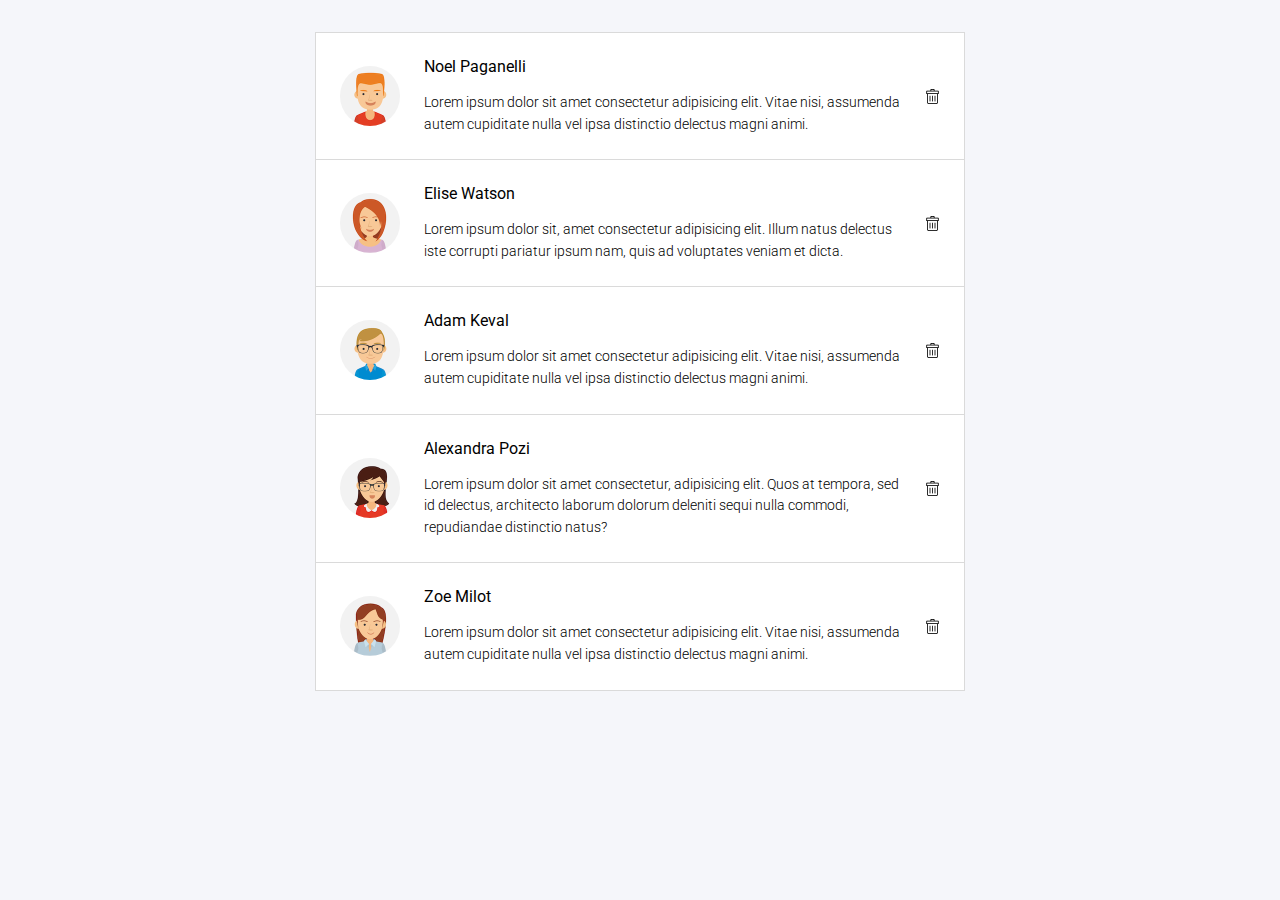
==== project/mymails/part1/index.html @ f6584a16 "add project My Mails part 1" ====
<!DOCTYPE html>
<html lang="fr">
<head>
    <meta charset="UTF-8">
    <meta name="viewport" content="width=device-width, initial-scale=1.0">
    <title>My Mails - Part 1</title>
    <link href="https://fonts.googleapis.com/css2?family=Roboto:wght@300;400&display=swap" rel="stylesheet">

    <link rel="stylesheet" href="style.css">
</head>
<body>
    <div class="container">
        <div class="message-box">
            <div class="avatar-box">
                <img class="avatar" src="images/avatar-1.jpg" alt="Noel Paganelli" />
            </div>
            <div>
                <h6>Noel Paganelli</h6>
                <p>Lorem ipsum dolor sit amet consectetur adipisicing elit. Vitae nisi, assumenda autem cupiditate nulla vel ipsa distinctio delectus magni animi.</p>
            </div>
            <div class="trash-box"><img class="trash" src="images/trash.png" alt="Move to trash"></div>
        </div>
        <div class="message-box">
            <div class="avatar-box">
                <img class="avatar" src="images/avatar-2.jpg" alt="Elise Watson" />
            </div>
            <div>
                <h6>Elise Watson</h6>
                <p>Lorem ipsum dolor sit, amet consectetur adipisicing elit. Illum natus delectus iste corrupti pariatur ipsum nam, quis ad voluptates veniam et dicta.</p>
            </div>
            <div class="trash-box"><img class="trash" src="images/trash.png" alt="Move to trash"></div>
        </div>
        <div class="message-box">
            <div class="avatar-box">
                <img class="avatar" src="images/avatar-3.jpg" alt="Adam Keval" />
            </div>
            <div>
                <h6>Adam Keval</h6>
                <p>Lorem ipsum dolor sit amet consectetur adipisicing elit. Vitae nisi, assumenda autem cupiditate nulla vel ipsa distinctio delectus magni animi.</p>
            </div>
            <div class="trash-box"><img class="trash" src="images/trash.png" alt="Move to trash"></div>
        </div>
        <div class="message-box">
            <div class="avatar-box">
                <img class="avatar" src="images/avatar-4.jpg" alt="Alexandra Pozi" />
            </div>
            <div>
                <h6>Alexandra Pozi</h6>
                <p>Lorem ipsum dolor sit amet consectetur, adipisicing elit. Quos at tempora, sed id delectus, architecto laborum dolorum deleniti sequi nulla commodi, repudiandae distinctio natus?</p>
            </div>
            <div class="trash-box"><img class="trash" src="images/trash.png" alt="Move to trash"></div>
        </div>
        <div class="message-box">
            <div class="avatar-box">
                    <img class="avatar" src="images/avatar-5.jpg" alt="Zoe Milot" />
            </div>
            <div>
                <h6>Zoe Milot</h6>
                <p>Lorem ipsum dolor sit amet consectetur adipisicing elit. Vitae nisi, assumenda autem cupiditate nulla vel ipsa distinctio delectus magni animi.</p>
            </div>
            <div class="trash-box"><img class="trash" src="images/trash.png" alt="Move to trash"></div>
        </div>

    </div>
</body>
</html>
---- project/mymails/part1/style.css ----
* {
    margin: 0;
	padding: 0;
	border: 0;
	font-size: 100%;
	font: inherit;
	vertical-align: baseline;
}

body {
    background-color: #F5F6FA;
    font-family: Roboto, Arial, Helvetica, sans-serif;
    font-weight: 300;
}
h1, h2, h3, h4, h5, h6 {
    font-weight: 400;
}
.container {
    display: flex;
    flex-direction: column;
    justify-content: center;
    align-items: center;
    margin: 2em auto;
}
.message-box {
    width: 80%;
    max-width: 600px;
    background-color: white;
    border: #DADADA solid 1px;
    padding: 1.5em;
    display: flex;
    border-top: none;
}
.message-box:first-child {
    border-top: #DADADA solid 1px;
}

.message-box .avatar-box {
    display: flex;
    justify-content: center;
    align-items: center;
}
.message-box .avatar {
    width: 60px;
    height: 60px;
    border-radius: 50%;
    margin-right: 1.5em;
}
.message-box .trash-box {
    padding-left: 1.5em;
    display: flex;
    justify-content: center;
    align-items: center;
}
.message-box .trash {
    width: 15px;
    height: auto;
}

.message-box h6 {
    font-size: 1em;
    margin-bottom: 1em;
}

.message-box p {
    font-size: .9em;
    line-height: 1.5em;
}
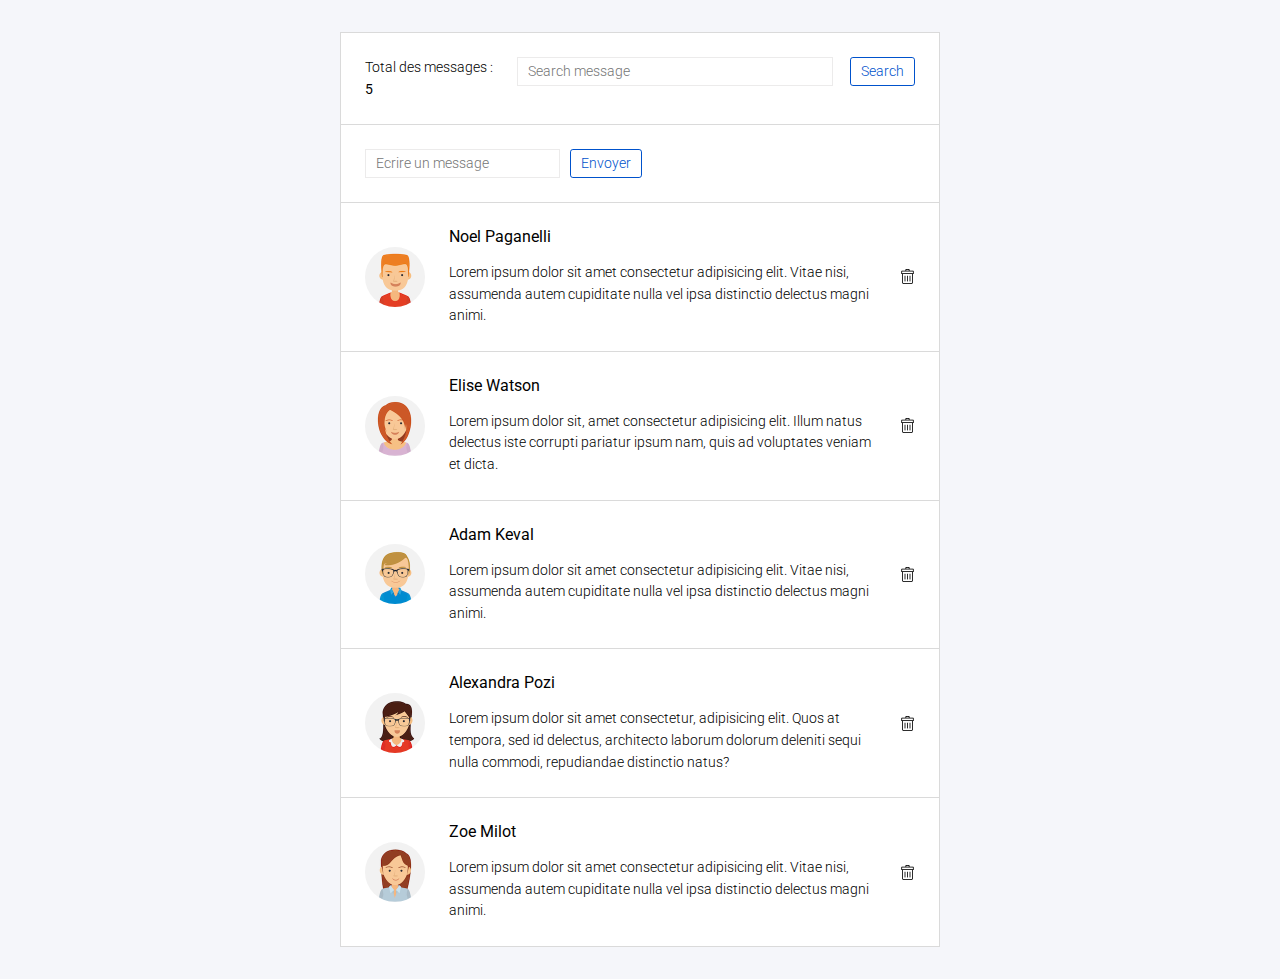
==== commit 69684d5e: "improve project by adding forms" ====
--- a/project/mymails/part1/index.html
+++ b/project/mymails/part1/index.html
@@ -9,7 +9,31 @@
     <link rel="stylesheet" href="style.css">
 </head>
 <body>
-    <div class="container">
+    <div class="container flex-col-center">
+        <div class="message-box">
+            <div class="total-message flex-col-center">
+                <p>Total des messages :<br />
+                <span class="bold">5</span></p>
+            </div>
+            <div class="search-forms">
+                    <div class="grow1">
+                        <input type="text" name="search" id="search" placeholder="Search message">
+                    </div>
+                    <div class="shrink1">
+                        <input class="btn" type="button" value="Search">
+                    </div>
+            </div>
+        </div>
+        <div class="message-box">
+            <div class="flex-row">
+                <div class="grow1">
+                    <input type="text" name="addmessage" id="addmessage" placeholder="Ecrire un message">
+                </div>
+                <div class="shrink1">
+                    <input class="btn" type="button" value="Envoyer">
+                </div>
+            </div>
+        </div>
         <div class="message-box">
             <div class="avatar-box">
                 <img class="avatar" src="images/avatar-1.jpg" alt="Noel Paganelli" />
--- a/project/mymails/part1/style.css
+++ b/project/mymails/part1/style.css
@@ -1,4 +1,5 @@
 * {
+    box-sizing: border-box;
     margin: 0;
 	padding: 0;
 	border: 0;
@@ -12,15 +13,20 @@
     font-family: Roboto, Arial, Helvetica, sans-serif;
     font-weight: 300;
 }
-h1, h2, h3, h4, h5, h6 {
+h1, h2, h3, h4, h5, h6, .bold {
     font-weight: 400;
 }
 .container {
+    margin: 2em auto;
+}
+.flex-col-center {
     display: flex;
     flex-direction: column;
     justify-content: center;
     align-items: center;
-    margin: 2em auto;
+}
+.flex-row {
+    display: flex;
 }
 .message-box {
     width: 80%;
@@ -66,3 +72,47 @@
     font-size: .9em;
     line-height: 1.5em;
 }
+
+.total-message {
+    flex-shrink: 1;
+    margin-right: 1.5em;
+}
+
+.search-forms {
+    flex-grow: 1;
+    display: flex;
+}
+.shrink1 {
+    flex-shrink: 1;
+}
+.grow1 {
+    flex-grow: 1;
+}
+
+/* FORMS */
+input {
+    border: #ecebeb solid 1px;
+    height: 2em;
+    font-size: .9em;
+    border-radius: 0;
+    padding: 0 .7em;
+}
+input:focus {
+    border: #0052CC solid 1px;
+    border-radius: 0;
+}
+#search, #addmessage {
+    width: 95%;
+}
+.btn {
+    border: #0052CC solid 1px;
+    background-color: white;
+    border-radius: .2em;
+    color: #0052CC;
+    
+}
+.btn:hover, .btn:focus, .btn:active {
+    border: #0052CC solid 1px;
+    background-color: #0052CC;
+    color: white;
+} 